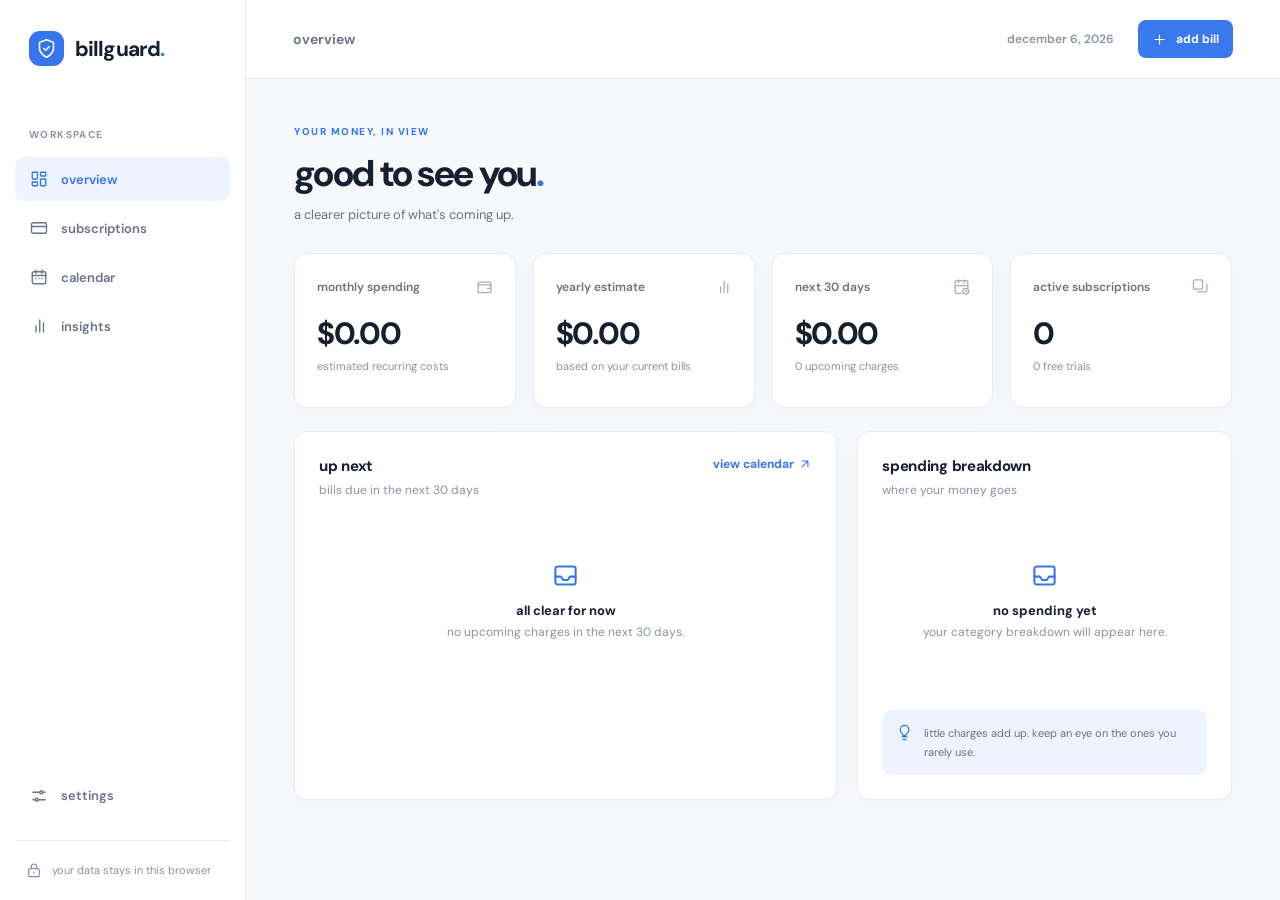
==== index.html @ a5c3de17 "Build BillGuard local-first subscription tracker" ====
<!doctype html>
<html lang="en">
<head>
  <meta charset="UTF-8" />
  <meta name="viewport" content="width=device-width, initial-scale=1.0" />
  <meta name="theme-color" content="#f6f8fb" />
  <meta name="description" content="billguard helps you stay ahead of recurring bills, subscriptions, and free trials." />
  <title>billguard — know what's coming</title>
  <link rel="icon" href="./assets/favicon.svg" type="image/svg+xml" />
  <link rel="stylesheet" href="./styles.css" />
  <script src="./js/app.js" type="module"></script>
</head>
<body>
  <div class="app-shell">
    <aside class="sidebar" aria-label="Main navigation">
      <a class="brand" href="#overview">
        <span class="brand-mark" aria-hidden="true"><i data-icon="shield"></i></span>
        <span>billguard<span class="brand-dot">.</span></span>
      </a>
      <div class="workspace-label">WORKSPACE</div>
      <nav class="nav" aria-label="Pages">
        <a class="nav-link active" href="#overview" data-page="overview"><i data-icon="layout-dashboard"></i>overview</a>
        <a class="nav-link" href="#subscriptions" data-page="subscriptions"><i data-icon="credit-card"></i>subscriptions</a>
        <a class="nav-link" href="#calendar" data-page="calendar"><i data-icon="calendar-days"></i>calendar</a>
        <a class="nav-link" href="#insights" data-page="insights"><i data-icon="chart-no-axes-column"></i>insights</a>
      </nav>
      <div class="sidebar-bottom">
        <nav class="nav" aria-label="Preferences">
          <a class="nav-link" href="#settings" data-page="settings"><i data-icon="settings-2"></i>settings</a>
        </nav>
        <div class="sidebar-note"><i data-icon="lock-keyhole"></i><span>your data stays in this browser</span></div>
      </div>
    </aside>

    <div class="main-area">
      <header class="topbar">
        <div class="topbar-left">
          <button class="icon-button mobile-menu" id="menu-toggle" aria-label="Toggle navigation"><i data-icon="menu"></i></button>
          <span class="topbar-location" id="breadcrumb">overview</span>
        </div>
        <div class="topbar-right">
          <span class="today-label" id="today-label"></span>
          <button class="button button-primary button-sm" data-open-add><i data-icon="plus"></i><span>add bill</span></button>
        </div>
      </header>

      <main class="main-content">
        <section class="page active" id="page-overview">
          <div class="page-heading">
            <div><p class="eyebrow">YOUR MONEY, IN VIEW</p><h1>good to see you<span class="accent">.</span></h1><p class="subtitle">a clearer picture of what's coming up.</p></div>
          </div>
          <div class="metrics">
            <article class="metric-card"><div class="metric-label">monthly spending <i data-icon="wallet"></i></div><div class="metric-value" id="monthly-total">$0.00</div><div class="metric-foot">estimated recurring costs</div></article>
            <article class="metric-card"><div class="metric-label">yearly estimate <i data-icon="chart-no-axes-column"></i></div><div class="metric-value" id="yearly-total">$0.00</div><div class="metric-foot">based on your current bills</div></article>
            <article class="metric-card"><div class="metric-label">next 30 days <i data-icon="calendar-clock"></i></div><div class="metric-value" id="upcoming-total">$0.00</div><div class="metric-foot" id="upcoming-count">0 upcoming charges</div></article>
            <article class="metric-card"><div class="metric-label">active subscriptions <i data-icon="layers-2"></i></div><div class="metric-value" id="active-total">0</div><div class="metric-foot" id="trial-count">0 free trials</div></article>
          </div>
          <div class="content-grid">
            <section class="panel upcoming-panel"><div class="panel-head"><div><h2>up next</h2><p>bills due in the next 30 days</p></div><a href="#calendar" class="text-link">view calendar <i data-icon="arrow-up-right"></i></a></div><div id="upcoming-list" class="bill-list"></div></section>
            <section class="panel overview-side"><div class="panel-head"><div><h2>spending breakdown</h2><p>where your money goes</p></div></div><div id="category-breakdown" class="breakdown"></div><div class="soft-note"><i data-icon="lightbulb"></i><span>little charges add up. keep an eye on the ones you rarely use.</span></div></section>
          </div>
          <section class="trial-banner" id="trial-banner" hidden><div class="trial-icon"><i data-icon="clock-alert"></i></div><div><strong>free trial ending soon</strong><p id="trial-banner-text"></p></div><a href="#subscriptions" class="text-link">review <i data-icon="arrow-right"></i></a></section>
        </section>

        <section class="page" id="page-subscriptions">
          <div class="page-heading page-heading-row"><div><p class="eyebrow">EVERYTHING IN ONE PLACE</p><h1>subscriptions<span class="accent">.</span></h1><p class="subtitle">all your recurring bills, minus the guesswork.</p></div><button class="button button-primary" data-open-add><i data-icon="plus"></i>add a bill</button></div>
          <div class="panel"><div class="toolbar"><div class="search"><i data-icon="search"></i><input id="bill-search" type="search" placeholder="search subscriptions" aria-label="Search subscriptions" /></div><div class="filter-row" id="status-filters"><button class="filter active" data-status="all">all</button><button class="filter" data-status="active">active</button><button class="filter" data-status="trial">trials</button><button class="filter" data-status="paused">paused</button></div></div><div class="table-wrap"><table class="data-table"><thead><tr><th>subscription</th><th>amount</th><th>next charge</th><th>status</th><th></th></tr></thead><tbody id="subscription-rows"></tbody></table></div></div>
        </section>

        <section class="page" id="page-calendar">
          <div class="page-heading"><p class="eyebrow">STAY AHEAD</p><h1>calendar<span class="accent">.</span></h1><p class="subtitle">see your charges before they happen.</p></div>
          <div class="panel calendar-panel"><div class="calendar-top"><h2 id="calendar-title"></h2><div class="calendar-actions"><button class="icon-button" id="previous-month" aria-label="Previous month"><i data-icon="chevron-left"></i></button><button class="button button-secondary button-sm" id="calendar-today">today</button><button class="icon-button" id="next-month" aria-label="Next month"><i data-icon="chevron-right"></i></button></div></div><div class="calendar-weekdays"><span>sun</span><span>mon</span><span>tue</span><span>wed</span><span>thu</span><span>fri</span><span>sat</span></div><div class="calendar-grid" id="calendar-grid"></div></div>
          <div class="panel calendar-detail"><div class="panel-head"><h2 id="selected-day-title">selected day</h2></div><div id="selected-day-bills"></div></div>
        </section>

        <section class="page" id="page-insights">
          <div class="page-heading"><p class="eyebrow">THE BIG PICTURE</p><h1>insights<span class="accent">.</span></h1><p class="subtitle">understand the small costs that become big ones.</p></div>
          <div class="metrics insights-metrics"><article class="metric-card"><div class="metric-label">monthly equivalent</div><div class="metric-value" id="insights-monthly">$0.00</div></article><article class="metric-card"><div class="metric-label">annual projection</div><div class="metric-value" id="insights-yearly">$0.00</div></article><article class="metric-card"><div class="metric-label">most expensive</div><div class="metric-value small-value" id="insights-largest">—</div></article></div>
          <div class="content-grid"><div class="panel"><div class="panel-head"><div><h2>cost by category</h2><p>monthly equivalent</p></div></div><div id="insights-categories"></div></div><div class="panel"><div class="panel-head"><div><h2>top subscriptions</h2><p>your biggest recurring costs</p></div></div><div id="insights-top" class="bill-list"></div></div></div>
        </section>

        <section class="page" id="page-settings">
          <div class="page-heading"><p class="eyebrow">MAKE IT YOURS</p><h1>settings<span class="accent">.</span></h1><p class="subtitle">simple controls for your workspace.</p></div>
          <div class="settings-stack">
            <div class="panel settings-panel"><div><h2>appearance</h2><p>pick the look you prefer.</p></div><select id="theme-select" class="select"><option value="light">light</option><option value="dark">dark</option><option value="system">system</option></select></div>
            <div class="panel settings-panel"><div><h2>currency</h2><p>used to display your bills. amounts are not converted.</p></div><select id="currency-select" class="select"><option value="USD">USD ($)</option><option value="EUR">EUR (€)</option><option value="GBP">GBP (£)</option><option value="CAD">CAD ($)</option><option value="AUD">AUD ($)</option></select></div>
            <div class="panel settings-panel"><div><h2>your data</h2><p>export a backup or import a previous billguard backup.</p></div><div class="settings-buttons"><button class="button button-secondary" id="export-data"><i data-icon="download"></i>export</button><button class="button button-secondary" id="import-data"><i data-icon="upload"></i>import</button><input type="file" id="import-file" accept="application/json,.json" hidden /></div></div>
            <div class="panel settings-panel"><div><h2>clear all data</h2><p>permanently delete all bills saved in this browser.</p></div><button class="button button-danger" id="clear-data">clear data</button></div>
            <p class="settings-caption"><i data-icon="shield-check"></i> billguard stores information locally in your browser. it does not connect to your bank or send emails.</p>
          </div>
        </section>
      </main>
    </div>
  </div>

  <div class="modal-backdrop" id="bill-modal" hidden>
    <div class="modal" role="dialog" aria-modal="true" aria-labelledby="modal-title">
      <div class="modal-head"><div><p class="eyebrow">YOUR SUBSCRIPTIONS</p><h2 id="modal-title">add a bill</h2></div><button class="icon-button" id="close-modal" aria-label="Close"><i data-icon="x"></i></button></div>
      <form id="bill-form">
        <input type="hidden" name="id" />
        <div class="field"><label for="bill-name">name</label><input id="bill-name" name="name" maxlength="80" placeholder="e.g. netflix" required /></div>
        <div class="field-row"><div class="field"><label for="bill-amount">amount</label><input id="bill-amount" name="amount" type="number" min="0" max="1000000" step="0.01" placeholder="12.99" required /></div><div class="field"><label for="bill-cycle">billing cycle</label><select id="bill-cycle" name="cycle"><option value="monthly">monthly</option><option value="yearly">yearly</option><option value="weekly">weekly</option></select></div></div>
        <div class="field-row"><div class="field"><label for="bill-date">next charge date</label><input id="bill-date" name="nextDate" type="date" required /></div><div class="field"><label for="bill-category">category</label><select id="bill-category" name="category"><option>entertainment</option><option>software</option><option>utilities</option><option>shopping</option><option>fitness</option><option>education</option><option>other</option></select></div></div>
        <div class="field"><label for="bill-status">status</label><select id="bill-status" name="status"><option value="active">active</option><option value="trial">free trial</option><option value="paused">paused</option></select><small>for free trials, use the first paid charge date and amount.</small></div>
        <div class="modal-actions"><button type="button" class="button button-secondary" id="cancel-modal">cancel</button><button class="button button-primary" type="submit">save bill <i data-icon="arrow-right"></i></button></div>
      </form>
    </div>
  </div>

  <div class="toast" id="toast" role="status" aria-live="polite"></div>
</body>
</html>
---- styles.css ----
@import url('https://fonts.googleapis.com/css2?family=DM+Sans:wght@400;450;500;550;600;650;700;750&display=swap');

:root {
  font-family: 'DM Sans', -apple-system, BlinkMacSystemFont, 'Segoe UI', sans-serif;
  color-scheme: light;
  --bg: #f7f8fb;
  --surface: #fff;
  --surface-alt: #f5f7fa;
  --text: #17202e;
  --muted: #8993a3;
  --subtext: #687384;
  --border: #e9edf3;
  --accent: #3675eb;
  --accent-soft: #eef4ff;
  --hover: #f4f7fc;
  --shadow: 0 5px 24px rgb(28 47 78 / 3%);
  --sidebar: 246px;
}
[data-theme='dark'] {
  color-scheme: dark;
  --bg: #10151d;
  --surface: #191f29;
  --surface-alt: #222a36;
  --text: #edf1f7;
  --muted: #8e9aab;
  --subtext: #adbacb;
  --border: #2c3543;
  --accent: #7aa7ff;
  --accent-soft: #243653;
  --hover: #222c39;
  --shadow: none;
}
* { box-sizing: border-box; }
body { margin: 0; background: var(--bg); color: var(--text); font-size: 14px; -webkit-font-smoothing: antialiased; }
button, input, select { font: inherit; }
button { cursor: pointer; }
a { color: inherit; text-decoration: none; }
button, a, input, select { -webkit-tap-highlight-color: transparent; }
button:focus-visible, a:focus-visible, input:focus-visible, select:focus-visible { outline: 2px solid var(--accent); outline-offset: 3px; }
[hidden] { display: none !important; }
.icon { width: 18px; height: 18px; display: inline-block; flex: 0 0 auto; stroke-width: 1.8; }
.app-shell { min-height: 100vh; display: flex; }
.sidebar { background: var(--surface); border-right: 1px solid var(--border); width: var(--sidebar); min-height: 100vh; padding: 31px 15px 22px; display: flex; flex-direction: column; position: fixed; inset: 0 auto 0 0; z-index: 20; }
.brand { display: flex; align-items: center; gap: 11px; padding: 0 14px; font-size: 21px; font-weight: 750; letter-spacing: -.9px; }
.brand-mark { height: 35px; width: 35px; display: grid; place-items: center; background: var(--accent); color: white; border-radius: 11px; }
.brand-mark .icon { width: 21px; height: 21px; }
.brand-dot, .accent { color: var(--accent); }
.workspace-label { color: var(--muted); font-size: 10px; letter-spacing: 1.4px; font-weight: 700; margin: 62px 14px 16px; }
.nav { display: grid; gap: 5px; }
.nav-link { display: flex; gap: 13px; align-items: center; border-radius: 9px; color: var(--subtext); padding: 13px 15px; font-weight: 600; font-size: 13px; transition: background .18s, color .18s, transform .18s; }
.nav-link:hover { background: var(--hover); color: var(--text); transform: translateX(2px); }
.nav-link.active { background: var(--accent-soft); color: var(--accent); }
.sidebar-bottom { margin-top: auto; }
.sidebar-note { border-top: 1px solid var(--border); padding: 21px 11px 0; margin-top: 22px; color: var(--muted); display: flex; align-items: center; gap: 10px; font-size: 11px; line-height: 1.5; }
.sidebar-note .icon { height: 16px; width: 16px; }
.main-area { margin-left: var(--sidebar); min-width: 0; width: calc(100% - var(--sidebar)); }
.topbar { height: 79px; background: var(--surface); border-bottom: 1px solid var(--border); display: flex; justify-content: space-between; align-items: center; padding: 0 47px; }
.topbar-left, .topbar-right { display: flex; align-items: center; gap: 24px; }
.topbar-location { color: var(--subtext); font-weight: 650; text-transform: lowercase; }
.today-label { font-size: 12px; color: var(--muted); font-weight: 600; }
.main-content { max-width: 1480px; margin: 0 auto; padding: 46px 48px 80px; }
.page { display: none; }
.page.active { display: block; animation: appear .2s ease; }
@keyframes appear { from { opacity: 0; transform: translateY(4px); } to { opacity: 1; transform: translateY(0); } }
.page-heading { margin-bottom: 30px; }
.page-heading-row { display: flex; justify-content: space-between; align-items: center; gap: 18px; }
.eyebrow { margin: 0 0 11px; font-weight: 750; letter-spacing: 1.5px; font-size: 10px; color: var(--accent); }
h1 { margin: 0; font-size: clamp(28px, 3vw, 37px); letter-spacing: -1.7px; font-weight: 750; }
.subtitle { margin: 9px 0 0; color: var(--subtext); font-size: 13px; }
h2 { margin: 0; font-size: 15px; letter-spacing: -.3px; font-weight: 750; }
.button, .icon-button { display: inline-flex; align-items: center; justify-content: center; gap: 9px; border-radius: 8px; border: 1px solid transparent; font-size: 12px; font-weight: 700; padding: 11px 16px; transition: transform .15s, background .15s, border-color .15s; white-space: nowrap; }
.button:hover { transform: translateY(-1px); }
.button-primary { color: #fff; background: #3979ed; }
.button-primary:hover { background: #2666d5; }
.button-secondary { background: var(--surface); color: var(--text); border-color: var(--border); }
.button-secondary:hover { background: var(--hover); }
.button-danger { color: #c84b4b; background: #fff3f3; }
.button-danger:hover { background: #ffe9e9; }
.button-sm { padding: 10px 13px; }
.button .icon { width: 15px; height: 15px; }
.icon-button { background: transparent; color: var(--subtext); padding: 9px; border-color: var(--border); }
.icon-button:hover { background: var(--hover); }
.mobile-menu { display: none; }
.metrics { display: grid; grid-template-columns: repeat(4,minmax(0,1fr)); gap: 17px; margin-bottom: 23px; }
.metric-card, .panel { background: var(--surface); border: 1px solid var(--border); border-radius: 13px; box-shadow: var(--shadow); }
.metric-card { padding: 24px 22px 22px; min-height: 155px; }
.metric-label { color: var(--subtext); display: flex; align-items: center; justify-content: space-between; font-weight: 600; font-size: 12px; }
.metric-label .icon { color: #a3afc1; width: 17px; }
.metric-value { font-size: clamp(25px, 2.4vw, 33px); letter-spacing: -1.3px; font-weight: 750; margin-top: 18px; font-variant-numeric: tabular-nums; }
.metric-foot { color: var(--muted); font-size: 11px; margin-top: 5px; }
.content-grid { display: grid; grid-template-columns: minmax(0, 1.45fr) minmax(300px,1fr); gap: 20px; }
.panel { padding: 24px; }
.panel-head { display: flex; justify-content: space-between; align-items: flex-start; gap: 14px; margin-bottom: 22px; }
.panel-head p { margin: 6px 0 0; color: var(--muted); font-size: 12px; }
.text-link { font-size: 12px; color: var(--accent); font-weight: 700; display: flex; align-items: center; gap: 4px; white-space: nowrap; }
.text-link .icon { height: 14px; width: 14px; }
.bill-list { display: grid; }
.bill-item { display: flex; align-items: center; gap: 13px; padding: 14px 0; border-bottom: 1px solid var(--border); }
.bill-item:last-child { border-bottom: 0; }
.bill-logo { background: var(--accent-soft); color: var(--accent); border-radius: 11px; width: 40px; height: 40px; display: grid; place-items: center; font-weight: 750; font-size: 16px; flex: 0 0 auto; text-transform: uppercase; }
.bill-title { font-weight: 700; font-size: 13px; overflow: hidden; text-overflow: ellipsis; white-space: nowrap; }
.bill-sub { color: var(--muted); margin-top: 5px; font-size: 11px; }
.bill-info { min-width: 0; flex: 1; }
.bill-amount { margin-left: auto; text-align: right; font-weight: 750; white-space: nowrap; font-variant-numeric: tabular-nums; }
.bill-amount small { display: block; color: var(--muted); margin-top: 5px; font-weight: 500; font-size: 11px; }
.breakdown { display: grid; gap: 20px; }
.breakdown-row { display: grid; gap: 9px; }
.breakdown-top { display: flex; justify-content: space-between; font-weight: 650; font-size: 12px; }
.breakdown-top span:last-child { font-variant-numeric: tabular-nums; }
.track { height: 7px; border-radius: 8px; background: var(--surface-alt); overflow: hidden; }
.fill { height: 100%; background: var(--accent); border-radius: inherit; }
.soft-note { display: flex; gap: 11px; align-items: start; background: var(--accent-soft); color: var(--subtext); padding: 14px; border-radius: 9px; margin-top: 26px; font-size: 11px; line-height: 1.65; }
.soft-note .icon { width: 17px; height: 17px; color: var(--accent); }
.trial-banner { margin-top: 20px; display: flex; gap: 15px; padding: 18px 21px; align-items: center; background: var(--surface); border: 1px solid var(--border); border-radius: 12px; }
.trial-icon { width: 39px; height: 39px; border-radius: 10px; display: grid; place-items: center; background: #fff3e7; color: #c97727; }
.trial-banner strong { font-size: 13px; }
.trial-banner p { margin: 5px 0 0; color: var(--subtext); font-size: 12px; }
.trial-banner .text-link { margin-left: auto; }
.toolbar { display: flex; align-items: center; justify-content: space-between; gap: 18px; margin-bottom: 18px; }
.search { display: flex; align-items: center; gap: 9px; border: 1px solid var(--border); border-radius: 8px; padding: 0 12px; min-width: 190px; width: 310px; }
.search .icon { color: var(--muted); width: 16px; height: 16px; }
.search input { border: 0; outline: 0; background: transparent; color: var(--text); padding: 11px 0; width: 100%; font-size: 12px; }
.search input::placeholder { color: var(--muted); }
.filter-row { display: flex; gap: 5px; flex-wrap: wrap; }
.filter { padding: 8px 12px; background: transparent; border: 0; color: var(--subtext); border-radius: 7px; font-weight: 650; font-size: 12px; }
.filter:hover { background: var(--hover); }
.filter.active { background: var(--accent-soft); color: var(--accent); }
.table-wrap { width: 100%; overflow-x: auto; }
.data-table { width: 100%; border-collapse: collapse; min-width: 600px; text-align: left; }
.data-table th { padding: 13px 12px; border-bottom: 1px solid var(--border); color: var(--muted); font-size: 11px; font-weight: 650; }
.data-table td { padding: 17px 12px; border-bottom: 1px solid var(--border); font-size: 12px; font-weight: 600; }
.data-table tr:last-child td { border-bottom: 0; }
.data-table .bill-item { border: 0; padding: 0; }
.data-table .bill-logo { width: 36px; height: 36px; font-size: 14px; }
.status { padding: 6px 9px; border-radius: 20px; font-size: 11px; font-weight: 700; background: #e9f8f0; color: #26845a; }
.status.trial { background: #fff4e5; color: #b87521; }
.status.paused { background: var(--surface-alt); color: var(--subtext); }
.row-actions { display: flex; justify-content: flex-end; gap: 6px; }
.action-btn { background: transparent; border: 1px solid var(--border); border-radius: 7px; padding: 7px; color: var(--subtext); display: inline-flex; }
.action-btn:hover { background: var(--hover); }
.action-btn .icon { width: 15px; height: 15px; }
.empty { color: var(--muted); text-align: center; padding: 42px 15px; line-height: 1.7; font-size: 12px; }
.empty .icon { display: block; margin: 0 auto 11px; color: var(--accent); width: 27px; height: 27px; }
.empty strong { color: var(--text); display: block; font-size: 13px; }
.calendar-panel { margin-bottom: 20px; }
.calendar-top { display: flex; justify-content: space-between; align-items: center; margin-bottom: 22px; }
.calendar-actions { display: flex; align-items: center; gap: 8px; }
.calendar-weekdays, .calendar-grid { display: grid; grid-template-columns: repeat(7,minmax(0,1fr)); }
.calendar-weekdays { border-bottom: 1px solid var(--border); }
.calendar-weekdays span { padding: 10px; font-size: 11px; color: var(--muted); text-align: center; font-weight: 650; }
.calendar-grid { gap: 5px; padding-top: 8px; }
.calendar-day { min-height: 92px; text-align: left; border: 1px solid transparent; background: transparent; padding: 10px; border-radius: 9px; color: var(--text); display: flex; flex-direction: column; align-items: flex-start; gap: 6px; }
.calendar-day:hover { background: var(--hover); }
.calendar-day.outside { opacity: .28; }
.calendar-day.is-today .day-number { background: var(--accent); color: #fff; }
.calendar-day.selected { background: var(--accent-soft); border-color: var(--accent); }
.day-number { min-width: 25px; height: 25px; display: grid; place-items: center; border-radius: 8px; font-weight: 700; font-size: 12px; }
.calendar-pill { color: var(--accent); background: var(--accent-soft); max-width: 100%; border-radius: 5px; font-size: 10px; padding: 4px 5px; overflow: hidden; text-overflow: ellipsis; white-space: nowrap; }
.insights-metrics { grid-template-columns: repeat(3,minmax(0,1fr)); }
.small-value { font-size: 23px; overflow-wrap: anywhere; }
.settings-stack { display: grid; gap: 15px; max-width: 850px; }
.settings-panel { display: flex; align-items: center; justify-content: space-between; gap: 20px; }
.settings-panel p { color: var(--muted); font-size: 12px; margin: 8px 0 0; line-height: 1.5; }
.settings-buttons { display: flex; gap: 8px; }
.select { border: 1px solid var(--border); background: var(--surface); color: var(--text); border-radius: 8px; min-width: 128px; padding: 11px 12px; }
.settings-caption { color: var(--muted); font-size: 11px; display: flex; align-items: center; gap: 7px; line-height: 1.6; }
.settings-caption .icon { width: 15px; height: 15px; }
.modal-backdrop { position: fixed; z-index: 50; inset: 0; background: rgb(15 24 39 / 47%); backdrop-filter: blur(4px); display: grid; place-items: center; padding: 18px; }
.modal { width: min(100%, 490px); background: var(--surface); border: 1px solid var(--border); padding: 29px; border-radius: 16px; box-shadow: 0 28px 80px rgb(0 0 0 / 15%); max-height: calc(100vh - 36px); overflow-y: auto; }
.modal-head { display: flex; justify-content: space-between; align-items: start; margin-bottom: 27px; }
.modal-head h2 { font-size: 22px; letter-spacing: -.6px; }
.modal-head .eyebrow { margin-bottom: 7px; }
.field { display: grid; gap: 8px; margin-bottom: 17px; min-width: 0; }
.field label { font-size: 12px; font-weight: 700; }
.field input, .field select { width: 100%; min-width: 0; border: 1px solid var(--border); border-radius: 8px; padding: 12px; background: var(--surface); color: var(--text); outline: 0; }
.field input:focus, .field select:focus { border-color: var(--accent); }
.field input::placeholder { color: var(--muted); }
.field small { color: var(--muted); line-height: 1.4; }
.field-row { display: grid; grid-template-columns: 1fr 1fr; gap: 14px; }
.modal-actions { border-top: 1px solid var(--border); padding-top: 21px; margin-top: 9px; display: flex; justify-content: flex-end; gap: 9px; }
.toast { position: fixed; right: 27px; bottom: 27px; background: var(--text); color: var(--surface); padding: 12px 17px; border-radius: 9px; font-size: 12px; font-weight: 650; z-index: 99; opacity: 0; transform: translateY(8px); transition: opacity .18s, transform .18s; pointer-events: none; }
.toast.show { opacity: 1; transform: translateY(0); }
@media (max-width: 1150px) {
  .metrics { grid-template-columns: repeat(2,minmax(0,1fr)); }
  .content-grid { grid-template-columns: 1fr; }
}
@media (max-width: 800px) {
  :root { --sidebar: 0px; }
  .sidebar { transform: translateX(-100%); width: 246px; transition: transform .2s; box-shadow: 0 0 0 100vmax transparent; }
  body.menu-open .sidebar { transform: translateX(0); box-shadow: 0 0 0 100vmax rgb(0 0 0 / 35%); }
  .main-area { margin-left: 0; width: 100%; }
  .mobile-menu { display: inline-flex; }
  .topbar { padding: 0 21px; height: 68px; }
  .main-content { padding: 30px 21px 60px; }
  .today-label { display: none; }
}
@media (max-width: 520px) {
  .metrics { gap: 10px; }
  .metric-card { padding: 17px; min-height: 135px; }
  .metric-value { font-size: 25px; }
  .metric-label { font-size: 11px; }
  .panel { padding: 17px; }
  .page-heading-row { align-items: flex-start; }
  .page-heading-row > .button { padding: 10px; font-size: 0; }
  .page-heading-row > .button .icon { width: 18px; height: 18px; }
  .toolbar { align-items: stretch; flex-direction: column; }
  .search { width: 100%; }
  .calendar-day { min-height: 68px; padding: 4px; }
  .day-number { height: 23px; min-width: 23px; }
  .calendar-pill { font-size: 9px; }
  .settings-panel { align-items: flex-start; flex-direction: column; }
  .field-row { grid-template-columns: 1fr; gap: 0; }
  .modal { padding: 21px; }
  .topbar-right { gap: 0; }
}
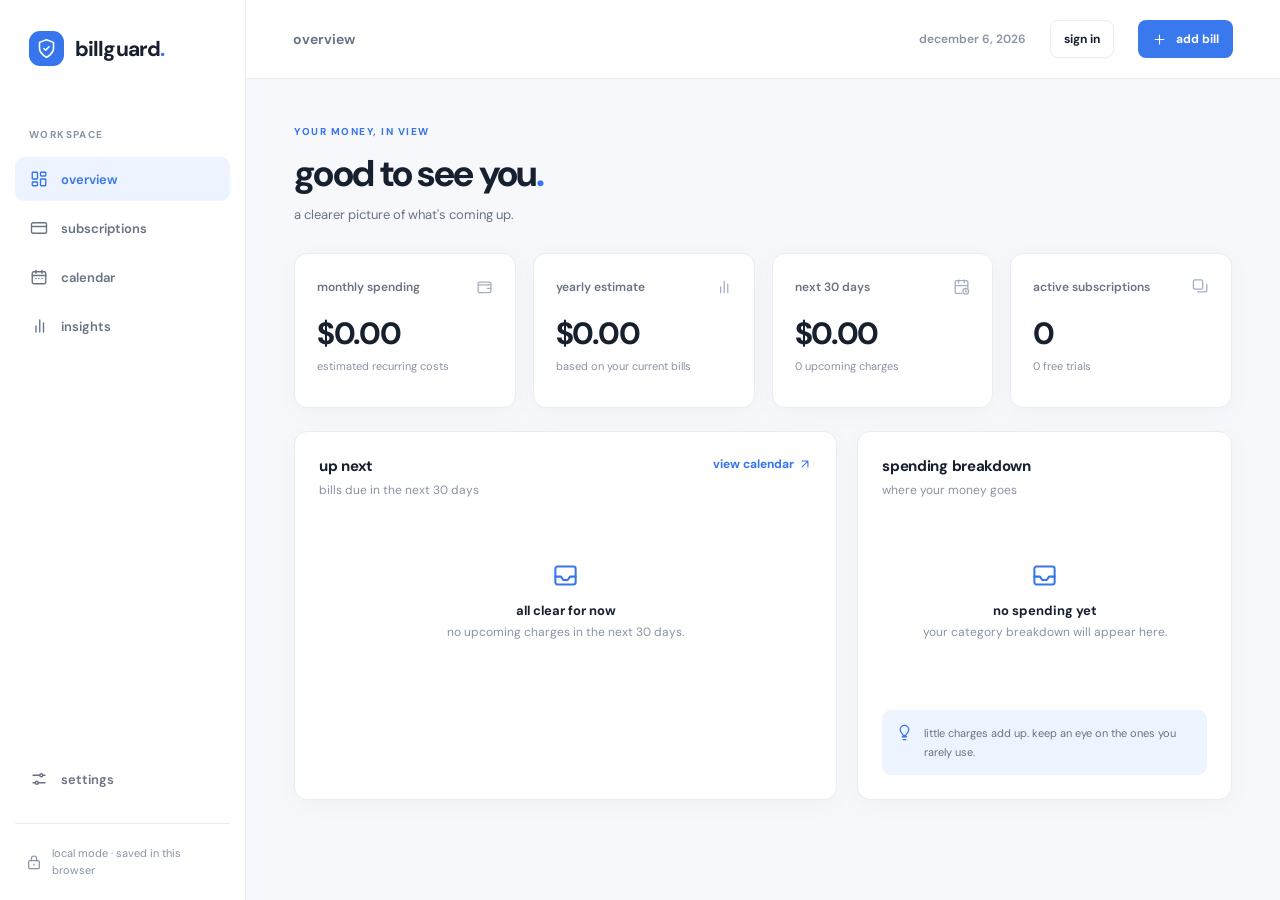
==== commit 1e092173: "Add account and sign-in interface" ====
--- a/index.html
+++ b/index.html
@@ -28,7 +28,7 @@
         <nav class="nav" aria-label="Preferences">
           <a class="nav-link" href="#settings" data-page="settings"><i data-icon="settings-2"></i>settings</a>
         </nav>
-        <div class="sidebar-note"><i data-icon="lock-keyhole"></i><span>your data stays in this browser</span></div>
+        <div class="sidebar-note"><i data-icon="lock-keyhole"></i><span><span id="storage-label">local mode · saved in this browser</span></span></div>
       </div>
     </aside>
 
@@ -39,7 +39,7 @@
           <span class="topbar-location" id="breadcrumb">overview</span>
         </div>
         <div class="topbar-right">
-          <span class="today-label" id="today-label"></span>
+          <span class="today-label" id="today-label"></span><button class="button button-secondary button-sm" id="account-button" type="button">sign in</button>
           <button class="button button-primary button-sm" data-open-add><i data-icon="plus"></i><span>add bill</span></button>
         </div>
       </header>
@@ -81,12 +81,12 @@
 
         <section class="page" id="page-settings">
           <div class="page-heading"><p class="eyebrow">MAKE IT YOURS</p><h1>settings<span class="accent">.</span></h1><p class="subtitle">simple controls for your workspace.</p></div>
-          <div class="settings-stack">
+          <div class="settings-stack"><div class="panel settings-panel"><div><h2>account & sync</h2><p id="account-status">sign in to sync bills across your devices.</p></div><button class="button button-secondary" id="settings-account" type="button">sign in</button></div>
             <div class="panel settings-panel"><div><h2>appearance</h2><p>pick the look you prefer.</p></div><select id="theme-select" class="select"><option value="light">light</option><option value="dark">dark</option><option value="system">system</option></select></div>
             <div class="panel settings-panel"><div><h2>currency</h2><p>used to display your bills. amounts are not converted.</p></div><select id="currency-select" class="select"><option value="USD">USD ($)</option><option value="EUR">EUR (€)</option><option value="GBP">GBP (£)</option><option value="CAD">CAD ($)</option><option value="AUD">AUD ($)</option></select></div>
             <div class="panel settings-panel"><div><h2>your data</h2><p>export a backup or import a previous billguard backup.</p></div><div class="settings-buttons"><button class="button button-secondary" id="export-data"><i data-icon="download"></i>export</button><button class="button button-secondary" id="import-data"><i data-icon="upload"></i>import</button><input type="file" id="import-file" accept="application/json,.json" hidden /></div></div>
             <div class="panel settings-panel"><div><h2>clear all data</h2><p>permanently delete all bills saved in this browser.</p></div><button class="button button-danger" id="clear-data">clear data</button></div>
-            <p class="settings-caption"><i data-icon="shield-check"></i> billguard stores information locally in your browser. it does not connect to your bank or send emails.</p>
+            <p class="settings-caption"><i data-icon="shield-check"></i> guest bills stay in this browser. signed-in bills sync privately to your account. no bank connection or reminder emails yet.</p>
           </div>
         </section>
       </main>
@@ -107,6 +107,23 @@
     </div>
   </div>
 
+  <div class="modal-backdrop" id="auth-modal" hidden>
+    <div class="modal auth-modal" role="dialog" aria-modal="true" aria-labelledby="auth-title">
+      <div class="modal-head">
+        <div><p class="eyebrow">BILLGUARD ACCOUNT</p><h2 id="auth-title">welcome back.</h2></div>
+        <button class="icon-button" id="close-auth" aria-label="Close sign in"><i data-icon="x"></i></button>
+      </div>
+      <p class="auth-description" id="auth-description">sign in to sync bills across devices.</p>
+      <form id="auth-form">
+        <div class="field"><label for="auth-email">email</label><input id="auth-email" type="email" autocomplete="email" required placeholder="you@example.com" /></div>
+        <div class="field"><label for="auth-password">password</label><input id="auth-password" type="password" minlength="6" autocomplete="current-password" required placeholder="your password" /></div>
+        <p class="auth-error" id="auth-error" role="alert" hidden></p>
+        <button class="button button-primary auth-submit" id="auth-submit" type="submit">sign in</button>
+      </form>
+      <button class="auth-switch" id="auth-switch" type="button">new here? create an account</button>
+      <p class="auth-footnote">you can keep using billguard without an account.</p>
+    </div>
+  </div>
   <div class="toast" id="toast" role="status" aria-live="polite"></div>
 </body>
 </html>
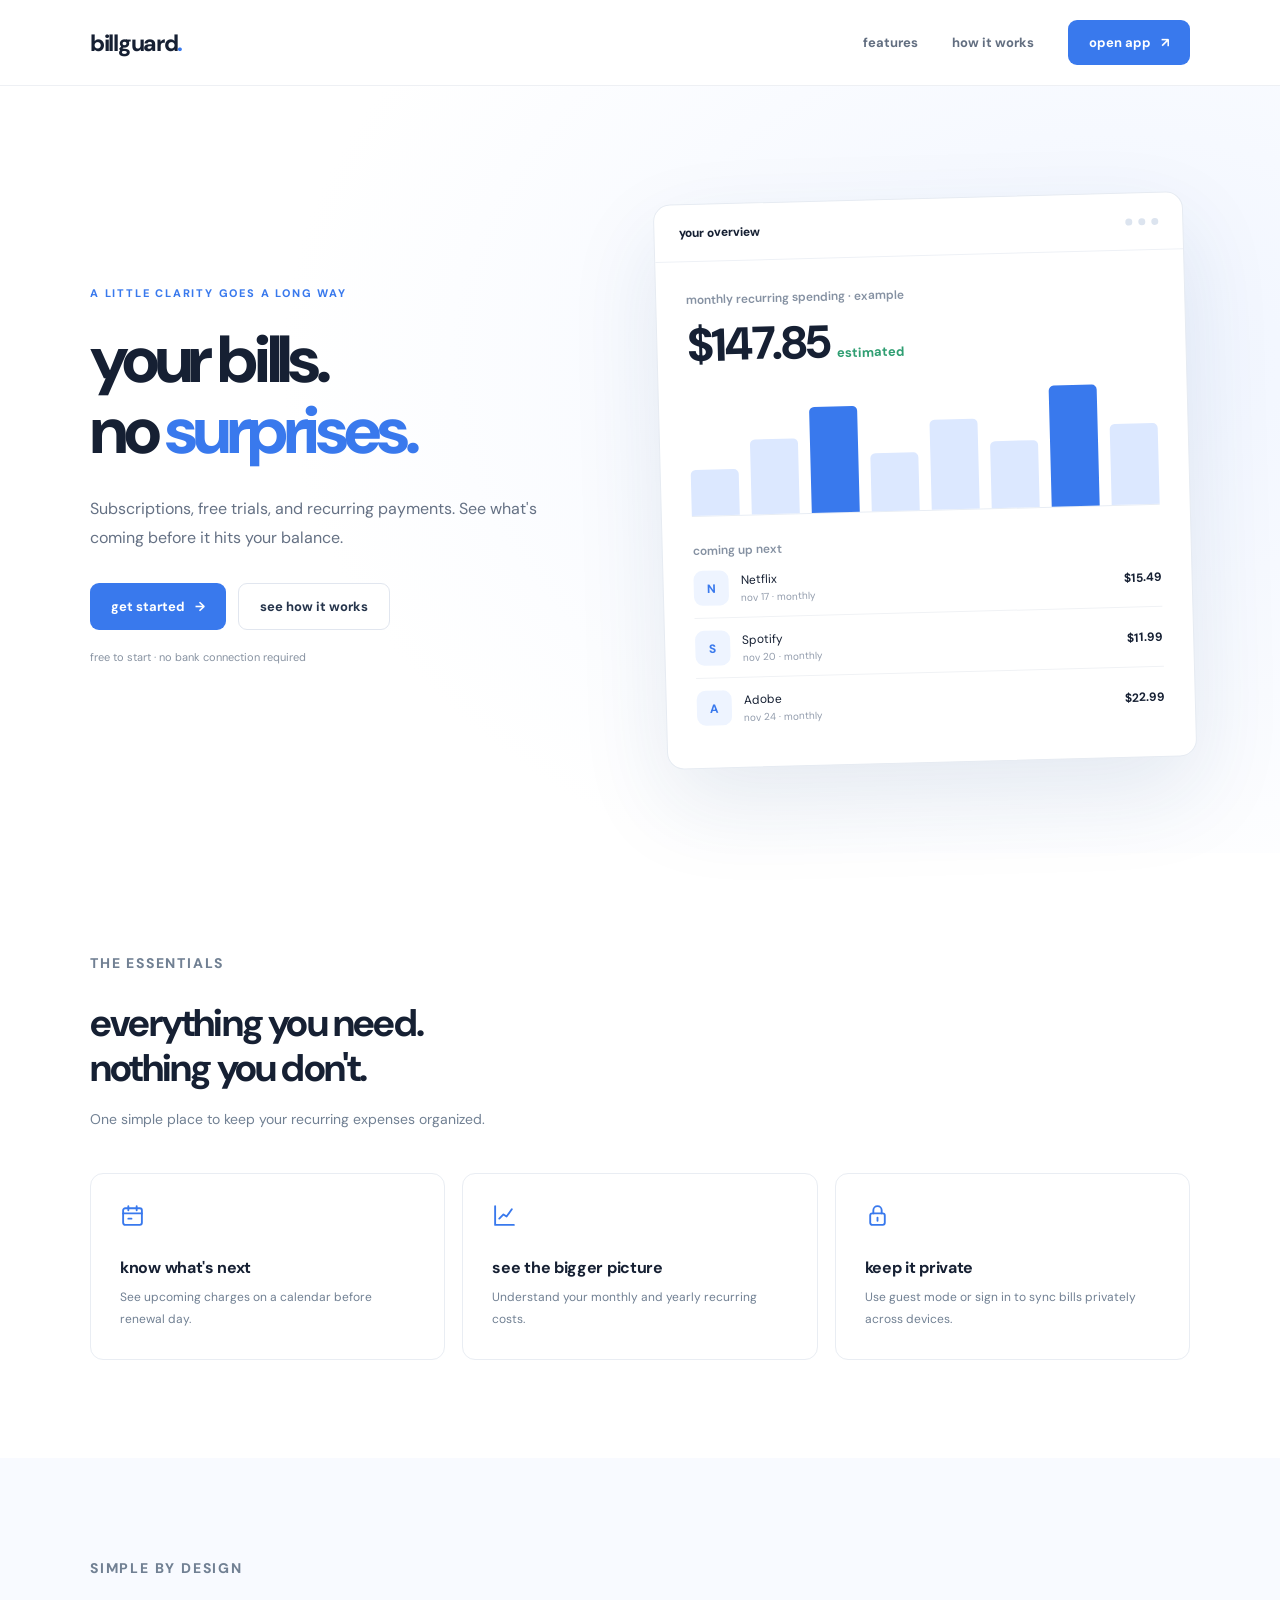
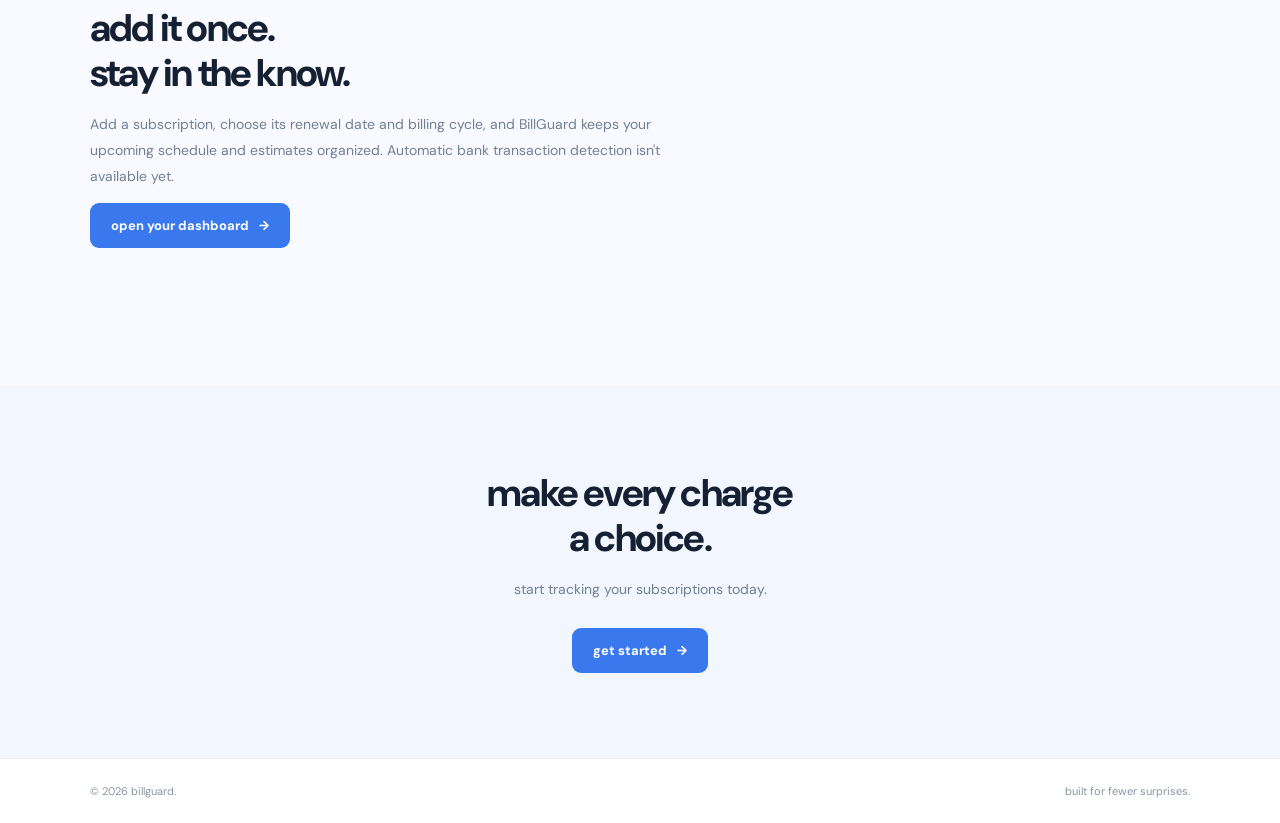
==== commit 0b3d53dc: "Launch clean BillGuard homepage and link to dashboard" ====
--- a/index.html
+++ b/index.html
@@ -3,127 +3,92 @@
 <head>
   <meta charset="UTF-8" />
   <meta name="viewport" content="width=device-width, initial-scale=1.0" />
-  <meta name="theme-color" content="#f6f8fb" />
-  <meta name="description" content="billguard helps you stay ahead of recurring bills, subscriptions, and free trials." />
-  <title>billguard — know what's coming</title>
+  <meta name="theme-color" content="#ffffff" />
+  <meta name="description" content="BillGuard keeps your subscriptions, recurring bills, and free trials in one clear view." />
+  <title>billguard — bills without surprises</title>
   <link rel="icon" href="./assets/favicon.svg" type="image/svg+xml" />
-  <link rel="stylesheet" href="./styles.css" />
-  <script src="./js/app.js" type="module"></script>
+  <link rel="stylesheet" href="./home.css" />
 </head>
 <body>
-  <div class="app-shell">
-    <aside class="sidebar" aria-label="Main navigation">
-      <a class="brand" href="#overview">
-        <span class="brand-mark" aria-hidden="true"><i data-icon="shield"></i></span>
-        <span>billguard<span class="brand-dot">.</span></span>
-      </a>
-      <div class="workspace-label">WORKSPACE</div>
-      <nav class="nav" aria-label="Pages">
-        <a class="nav-link active" href="#overview" data-page="overview"><i data-icon="layout-dashboard"></i>overview</a>
-        <a class="nav-link" href="#subscriptions" data-page="subscriptions"><i data-icon="credit-card"></i>subscriptions</a>
-        <a class="nav-link" href="#calendar" data-page="calendar"><i data-icon="calendar-days"></i>calendar</a>
-        <a class="nav-link" href="#insights" data-page="insights"><i data-icon="chart-no-axes-column"></i>insights</a>
+  <header>
+    <div class="wrap">
+      <a class="brand" href="/" aria-label="BillGuard home">billguard<span>.</span></a>
+      <nav aria-label="Main navigation">
+        <a href="#features">features</a>
+        <a href="#how-it-works">how it works</a>
+        <a class="btn primary" href="./app.html">open app <span aria-hidden="true">↗</span></a>
       </nav>
-      <div class="sidebar-bottom">
-        <nav class="nav" aria-label="Preferences">
-          <a class="nav-link" href="#settings" data-page="settings"><i data-icon="settings-2"></i>settings</a>
-        </nav>
-        <div class="sidebar-note"><i data-icon="lock-keyhole"></i><span><span id="storage-label">local mode · saved in this browser</span></span></div>
+    </div>
+  </header>
+  <main>
+    <section class="hero">
+      <div class="wrap hero-grid">
+        <div>
+          <p class="kicker">a little clarity goes a long way</p>
+          <h1>your bills.<br />no <span>surprises.</span></h1>
+          <p class="lead">Subscriptions, free trials, and recurring payments. See what's coming before it hits your balance.</p>
+          <div class="actions">
+            <a class="btn primary" href="./app.html">get started <span aria-hidden="true">→</span></a>
+            <a class="btn secondary" href="#features">see how it works</a>
+          </div>
+          <p class="fine">free to start · no bank connection required</p>
+        </div>
+        <div class="preview" aria-label="Illustration of the BillGuard dashboard with example data">
+          <div class="preview-top"><span>your overview</span><div class="dots" aria-hidden="true"><i></i><i></i><i></i></div></div>
+          <div class="preview-body">
+            <div class="preview-label">monthly recurring spending · example</div>
+            <div class="preview-number">$147.85 <small>estimated</small></div>
+            <div class="chart" aria-hidden="true">
+              <i style="height:38%"></i><i style="height:62%"></i><i style="height:88%"></i><i style="height:48%"></i>
+              <i style="height:74%"></i><i style="height:55%"></i><i style="height:100%"></i><i style="height:67%"></i>
+            </div>
+            <div class="preview-label">coming up next</div>
+            <div class="preview-row"><span class="avatar">N</span><span class="info">Netflix<small>nov 17 · monthly</small></span><strong>$15.49</strong></div>
+            <div class="preview-row"><span class="avatar">S</span><span class="info">Spotify<small>nov 20 · monthly</small></span><strong>$11.99</strong></div>
+            <div class="preview-row"><span class="avatar">A</span><span class="info">Adobe<small>nov 24 · monthly</small></span><strong>$22.99</strong></div>
+          </div>
+        </div>
       </div>
-    </aside>
-
-    <div class="main-area">
-      <header class="topbar">
-        <div class="topbar-left">
-          <button class="icon-button mobile-menu" id="menu-toggle" aria-label="Toggle navigation"><i data-icon="menu"></i></button>
-          <span class="topbar-location" id="breadcrumb">overview</span>
+    </section>
+    <section class="section" id="features">
+      <div class="wrap">
+        <div class="section-head">
+          <p class="kicker">the essentials</p>
+          <h2>everything you need.<br />nothing you don't.</h2>
+          <p>One simple place to keep your recurring expenses organized.</p>
         </div>
-        <div class="topbar-right">
-          <span class="today-label" id="today-label"></span><button class="button button-secondary button-sm" id="account-button" type="button">sign in</button>
-          <button class="button button-primary button-sm" data-open-add><i data-icon="plus"></i><span>add bill</span></button>
+        <div class="features">
+          <article class="feature">
+            <svg viewBox="0 0 24 24" fill="none" stroke="currentColor" stroke-linecap="round" stroke-linejoin="round"><rect x="3" y="5" width="18" height="16" rx="2"/><path d="M16 3v4M8 3v4M3 10h18M8 15h3"/></svg>
+            <h3>know what's next</h3><p>See upcoming charges on a calendar before renewal day.</p>
+          </article>
+          <article class="feature">
+            <svg viewBox="0 0 24 24" fill="none" stroke="currentColor" stroke-linecap="round" stroke-linejoin="round"><path d="M3 3v18h18M7 15l4-4 3 2 5-7"/></svg>
+            <h3>see the bigger picture</h3><p>Understand your monthly and yearly recurring costs.</p>
+          </article>
+          <article class="feature">
+            <svg viewBox="0 0 24 24" fill="none" stroke="currentColor" stroke-linecap="round" stroke-linejoin="round"><rect x="5" y="10" width="14" height="11" rx="2"/><path d="M8 10V7a4 4 0 0 1 8 0v3M12 14v3"/></svg>
+            <h3>keep it private</h3><p>Use guest mode or sign in to sync bills privately across devices.</p>
+          </article>
         </div>
-      </header>
-
-      <main class="main-content">
-        <section class="page active" id="page-overview">
-          <div class="page-heading">
-            <div><p class="eyebrow">YOUR MONEY, IN VIEW</p><h1>good to see you<span class="accent">.</span></h1><p class="subtitle">a clearer picture of what's coming up.</p></div>
-          </div>
-          <div class="metrics">
-            <article class="metric-card"><div class="metric-label">monthly spending <i data-icon="wallet"></i></div><div class="metric-value" id="monthly-total">$0.00</div><div class="metric-foot">estimated recurring costs</div></article>
-            <article class="metric-card"><div class="metric-label">yearly estimate <i data-icon="chart-no-axes-column"></i></div><div class="metric-value" id="yearly-total">$0.00</div><div class="metric-foot">based on your current bills</div></article>
-            <article class="metric-card"><div class="metric-label">next 30 days <i data-icon="calendar-clock"></i></div><div class="metric-value" id="upcoming-total">$0.00</div><div class="metric-foot" id="upcoming-count">0 upcoming charges</div></article>
-            <article class="metric-card"><div class="metric-label">active subscriptions <i data-icon="layers-2"></i></div><div class="metric-value" id="active-total">0</div><div class="metric-foot" id="trial-count">0 free trials</div></article>
-          </div>
-          <div class="content-grid">
-            <section class="panel upcoming-panel"><div class="panel-head"><div><h2>up next</h2><p>bills due in the next 30 days</p></div><a href="#calendar" class="text-link">view calendar <i data-icon="arrow-up-right"></i></a></div><div id="upcoming-list" class="bill-list"></div></section>
-            <section class="panel overview-side"><div class="panel-head"><div><h2>spending breakdown</h2><p>where your money goes</p></div></div><div id="category-breakdown" class="breakdown"></div><div class="soft-note"><i data-icon="lightbulb"></i><span>little charges add up. keep an eye on the ones you rarely use.</span></div></section>
-          </div>
-          <section class="trial-banner" id="trial-banner" hidden><div class="trial-icon"><i data-icon="clock-alert"></i></div><div><strong>free trial ending soon</strong><p id="trial-banner-text"></p></div><a href="#subscriptions" class="text-link">review <i data-icon="arrow-right"></i></a></section>
-        </section>
-
-        <section class="page" id="page-subscriptions">
-          <div class="page-heading page-heading-row"><div><p class="eyebrow">EVERYTHING IN ONE PLACE</p><h1>subscriptions<span class="accent">.</span></h1><p class="subtitle">all your recurring bills, minus the guesswork.</p></div><button class="button button-primary" data-open-add><i data-icon="plus"></i>add a bill</button></div>
-          <div class="panel"><div class="toolbar"><div class="search"><i data-icon="search"></i><input id="bill-search" type="search" placeholder="search subscriptions" aria-label="Search subscriptions" /></div><div class="filter-row" id="status-filters"><button class="filter active" data-status="all">all</button><button class="filter" data-status="active">active</button><button class="filter" data-status="trial">trials</button><button class="filter" data-status="paused">paused</button></div></div><div class="table-wrap"><table class="data-table"><thead><tr><th>subscription</th><th>amount</th><th>next charge</th><th>status</th><th></th></tr></thead><tbody id="subscription-rows"></tbody></table></div></div>
-        </section>
-
-        <section class="page" id="page-calendar">
-          <div class="page-heading"><p class="eyebrow">STAY AHEAD</p><h1>calendar<span class="accent">.</span></h1><p class="subtitle">see your charges before they happen.</p></div>
-          <div class="panel calendar-panel"><div class="calendar-top"><h2 id="calendar-title"></h2><div class="calendar-actions"><button class="icon-button" id="previous-month" aria-label="Previous month"><i data-icon="chevron-left"></i></button><button class="button button-secondary button-sm" id="calendar-today">today</button><button class="icon-button" id="next-month" aria-label="Next month"><i data-icon="chevron-right"></i></button></div></div><div class="calendar-weekdays"><span>sun</span><span>mon</span><span>tue</span><span>wed</span><span>thu</span><span>fri</span><span>sat</span></div><div class="calendar-grid" id="calendar-grid"></div></div>
-          <div class="panel calendar-detail"><div class="panel-head"><h2 id="selected-day-title">selected day</h2></div><div id="selected-day-bills"></div></div>
-        </section>
-
-        <section class="page" id="page-insights">
-          <div class="page-heading"><p class="eyebrow">THE BIG PICTURE</p><h1>insights<span class="accent">.</span></h1><p class="subtitle">understand the small costs that become big ones.</p></div>
-          <div class="metrics insights-metrics"><article class="metric-card"><div class="metric-label">monthly equivalent</div><div class="metric-value" id="insights-monthly">$0.00</div></article><article class="metric-card"><div class="metric-label">annual projection</div><div class="metric-value" id="insights-yearly">$0.00</div></article><article class="metric-card"><div class="metric-label">most expensive</div><div class="metric-value small-value" id="insights-largest">—</div></article></div>
-          <div class="content-grid"><div class="panel"><div class="panel-head"><div><h2>cost by category</h2><p>monthly equivalent</p></div></div><div id="insights-categories"></div></div><div class="panel"><div class="panel-head"><div><h2>top subscriptions</h2><p>your biggest recurring costs</p></div></div><div id="insights-top" class="bill-list"></div></div></div>
-        </section>
-
-        <section class="page" id="page-settings">
-          <div class="page-heading"><p class="eyebrow">MAKE IT YOURS</p><h1>settings<span class="accent">.</span></h1><p class="subtitle">simple controls for your workspace.</p></div>
-          <div class="settings-stack"><div class="panel settings-panel"><div><h2>account & sync</h2><p id="account-status">sign in to sync bills across your devices.</p></div><button class="button button-secondary" id="settings-account" type="button">sign in</button></div>
-            <div class="panel settings-panel"><div><h2>appearance</h2><p>pick the look you prefer.</p></div><select id="theme-select" class="select"><option value="light">light</option><option value="dark">dark</option><option value="system">system</option></select></div>
-            <div class="panel settings-panel"><div><h2>currency</h2><p>used to display your bills. amounts are not converted.</p></div><select id="currency-select" class="select"><option value="USD">USD ($)</option><option value="EUR">EUR (€)</option><option value="GBP">GBP (£)</option><option value="CAD">CAD ($)</option><option value="AUD">AUD ($)</option></select></div>
-            <div class="panel settings-panel"><div><h2>your data</h2><p>export a backup or import a previous billguard backup.</p></div><div class="settings-buttons"><button class="button button-secondary" id="export-data"><i data-icon="download"></i>export</button><button class="button button-secondary" id="import-data"><i data-icon="upload"></i>import</button><input type="file" id="import-file" accept="application/json,.json" hidden /></div></div>
-            <div class="panel settings-panel"><div><h2>clear all data</h2><p>permanently delete all bills saved in this browser.</p></div><button class="button button-danger" id="clear-data">clear data</button></div>
-            <p class="settings-caption"><i data-icon="shield-check"></i> guest bills stay in this browser. signed-in bills sync privately to your account. no bank connection or reminder emails yet.</p>
-          </div>
-        </section>
-      </main>
-    </div>
-  </div>
-
-  <div class="modal-backdrop" id="bill-modal" hidden>
-    <div class="modal" role="dialog" aria-modal="true" aria-labelledby="modal-title">
-      <div class="modal-head"><div><p class="eyebrow">YOUR SUBSCRIPTIONS</p><h2 id="modal-title">add a bill</h2></div><button class="icon-button" id="close-modal" aria-label="Close"><i data-icon="x"></i></button></div>
-      <form id="bill-form">
-        <input type="hidden" name="id" />
-        <div class="field"><label for="bill-name">name</label><input id="bill-name" name="name" maxlength="80" placeholder="e.g. netflix" required /></div>
-        <div class="field-row"><div class="field"><label for="bill-amount">amount</label><input id="bill-amount" name="amount" type="number" min="0" max="1000000" step="0.01" placeholder="12.99" required /></div><div class="field"><label for="bill-cycle">billing cycle</label><select id="bill-cycle" name="cycle"><option value="monthly">monthly</option><option value="yearly">yearly</option><option value="weekly">weekly</option></select></div></div>
-        <div class="field-row"><div class="field"><label for="bill-date">next charge date</label><input id="bill-date" name="nextDate" type="date" required /></div><div class="field"><label for="bill-category">category</label><select id="bill-category" name="category"><option>entertainment</option><option>software</option><option>utilities</option><option>shopping</option><option>fitness</option><option>education</option><option>other</option></select></div></div>
-        <div class="field"><label for="bill-status">status</label><select id="bill-status" name="status"><option value="active">active</option><option value="trial">free trial</option><option value="paused">paused</option></select><small>for free trials, use the first paid charge date and amount.</small></div>
-        <div class="modal-actions"><button type="button" class="button button-secondary" id="cancel-modal">cancel</button><button class="button button-primary" type="submit">save bill <i data-icon="arrow-right"></i></button></div>
-      </form>
-    </div>
-  </div>
-
-  <div class="modal-backdrop" id="auth-modal" hidden>
-    <div class="modal auth-modal" role="dialog" aria-modal="true" aria-labelledby="auth-title">
-      <div class="modal-head">
-        <div><p class="eyebrow">BILLGUARD ACCOUNT</p><h2 id="auth-title">welcome back.</h2></div>
-        <button class="icon-button" id="close-auth" aria-label="Close sign in"><i data-icon="x"></i></button>
       </div>
-      <p class="auth-description" id="auth-description">sign in to sync bills across devices.</p>
-      <form id="auth-form">
-        <div class="field"><label for="auth-email">email</label><input id="auth-email" type="email" autocomplete="email" required placeholder="you@example.com" /></div>
-        <div class="field"><label for="auth-password">password</label><input id="auth-password" type="password" minlength="6" autocomplete="current-password" required placeholder="your password" /></div>
-        <p class="auth-error" id="auth-error" role="alert" hidden></p>
-        <button class="button button-primary auth-submit" id="auth-submit" type="submit">sign in</button>
-      </form>
-      <button class="auth-switch" id="auth-switch" type="button">new here? create an account</button>
-      <p class="auth-footnote">you can keep using billguard without an account.</p>
-    </div>
-  </div>
-  <div class="toast" id="toast" role="status" aria-live="polite"></div>
+    </section>
+    <section class="section soft" id="how-it-works">
+      <div class="wrap">
+        <div class="section-head">
+          <p class="kicker">simple by design</p>
+          <h2>add it once.<br />stay in the know.</h2>
+          <p>Add a subscription, choose its renewal date and billing cycle, and BillGuard keeps your upcoming schedule and estimates organized. Automatic bank transaction detection isn't available yet.</p>
+          <a class="btn primary" href="./app.html">open your dashboard <span aria-hidden="true">→</span></a>
+        </div>
+      </div>
+    </section>
+    <section class="last">
+      <h2>make every charge<br />a choice.</h2>
+      <p>start tracking your subscriptions today.</p>
+      <a class="btn primary" href="./app.html">get started <span aria-hidden="true">→</span></a>
+    </section>
+  </main>
+  <footer><div class="wrap"><span>© 2026 billguard.</span><span>built for fewer surprises.</span></div></footer>
 </body>
 </html>
--- a/home.css
+++ b/home.css
@@ -0,0 +1,35 @@
+@import url('https://fonts.googleapis.com/css2?family=DM+Sans:wght@400;500;600;700;800&display=swap');
+:root{font-family:'DM Sans',sans-serif;color:#162033;background:#fff;font-synthesis:none}
+*{box-sizing:border-box}body{margin:0}a{text-decoration:none;color:inherit}button{font:inherit}
+.wrap{max-width:1160px;padding:0 30px;margin:auto}
+header{height:86px;border-bottom:1px solid #eef0f4;display:flex;align-items:center}
+header .wrap{display:flex;align-items:center;justify-content:space-between;width:100%}
+.brand{font-size:23px;letter-spacing:-1.3px;font-weight:800}.brand span{color:#3979ed}
+nav{display:flex;align-items:center;gap:34px;font-size:13px;font-weight:700}
+nav a:not(.btn){color:#626e80}nav a:hover{color:#3979ed}
+.btn{display:inline-flex;align-items:center;justify-content:center;gap:10px;border-radius:9px;padding:14px 21px;font-size:13px;font-weight:700;transition:transform .2s,background .2s}
+.btn:hover{transform:translateY(-2px)}.primary{background:#3979ed;color:white}.primary:hover{background:#2667d7}.secondary{background:white;color:#25344b;border:1px solid #e1e6ef}
+.hero{padding:112px 0 90px;background:radial-gradient(ellipse 65% 75% at 87% 36%,#f0f5ff 0,transparent 100%)}
+.hero-grid{display:grid;grid-template-columns:1fr 1.05fr;gap:65px;align-items:center}
+.kicker{color:#3979ed;font-size:11px;letter-spacing:1.8px;font-weight:800;text-transform:uppercase;margin:0 0 24px}
+h1{font-size:clamp(48px,5.2vw,76px);letter-spacing:-4.2px;line-height:1.07;margin:0;font-weight:800}
+h1 span{color:#3979ed} .lead{font-size:16px;line-height:1.85;color:#657184;max-width:460px;margin:27px 0 30px}
+.actions{display:flex;gap:12px;flex-wrap:wrap}.fine{font-size:11px;color:#8792a1;margin-top:20px}
+.preview{background:#fff;border:1px solid #e6ebf2;border-radius:17px;box-shadow:0 35px 90px rgba(32,64,120,.10);overflow:hidden;transform:rotate(-1.5deg)}
+.preview-top{padding:20px 24px;border-bottom:1px solid #eef1f6;display:flex;align-items:center;justify-content:space-between;font-size:12px;font-weight:800}
+.dots{display:flex;gap:6px}.dots i{height:7px;width:7px;border-radius:50%;background:#dce4ef}
+.preview-body{padding:30px}.preview-label{font-size:12px;color:#8591a2;font-weight:600}
+.preview-number{font-size:46px;letter-spacing:-2px;font-weight:800;margin:7px 0 20px}
+.preview-number small{font-size:13px;color:#2f9e72;letter-spacing:0;font-weight:700}
+.chart{height:122px;display:flex;align-items:flex-end;gap:12px;border-bottom:1px solid #e8edf4;padding-bottom:0;margin-bottom:26px}
+.chart i{display:block;flex:1;border-radius:5px 5px 0 0;background:#dce8ff}
+.chart i:nth-child(3),.chart i:nth-child(7){background:#3979ed}
+.preview-row{display:flex;align-items:center;gap:12px;padding:12px 0;border-bottom:1px solid #f0f2f5;font-size:12px}
+.preview-row:last-child{border:0}.avatar{width:35px;height:35px;display:grid;place-items:center;background:#eef4ff;color:#3979ed;border-radius:9px;font-weight:800}.preview-row strong{margin-left:auto}
+.preview-row .info{display:flex;flex-direction:column;gap:3px}.preview-row .info small{color:#929cac}
+.section{padding:98px 0}.section.soft{background:#f8faff}.section-head{max-width:590px;margin-bottom:40px}
+h2{font-size:clamp(31px,3vw,43px);line-height:1.17;letter-spacing:-1.8px;margin:0 0 16px}.section-head p,.feature p,.last p{font-size:14px;color:#718093;line-height:1.85}
+.features{display:grid;grid-template-columns:repeat(3,1fr);gap:17px}.feature{border:1px solid #e9edf3;border-radius:13px;padding:29px;background:#fff}.feature svg{width:25px;height:25px;color:#3979ed;stroke-width:1.8}.feature h3{font-size:16px;margin:24px 0 8px;letter-spacing:-.3px}.feature p{margin:0;font-size:12px}
+.last{text-align:center;padding:85px 30px;background:#f1f6ff}.last p{margin-bottom:25px}footer{border-top:1px solid #e9edf3;padding:25px 0;color:#8995a5;font-size:11px}footer .wrap{display:flex;justify-content:space-between;gap:15px}
+@media(max-width:900px){.hero-grid{grid-template-columns:1fr;gap:48px}.hero{padding:78px 0}.preview{max-width:650px;transform:none}.features{grid-template-columns:1fr 1fr}}
+@media(max-width:600px){.wrap{padding:0 20px}header{height:72px}nav{gap:12px}nav a:not(.btn){display:none}.hero{padding:70px 0}.hero-grid{gap:40px}h1{font-size:52px;letter-spacing:-3px}.features{grid-template-columns:1fr}.section{padding:70px 0}.preview-body{padding:20px}footer .wrap{flex-direction:column}}
